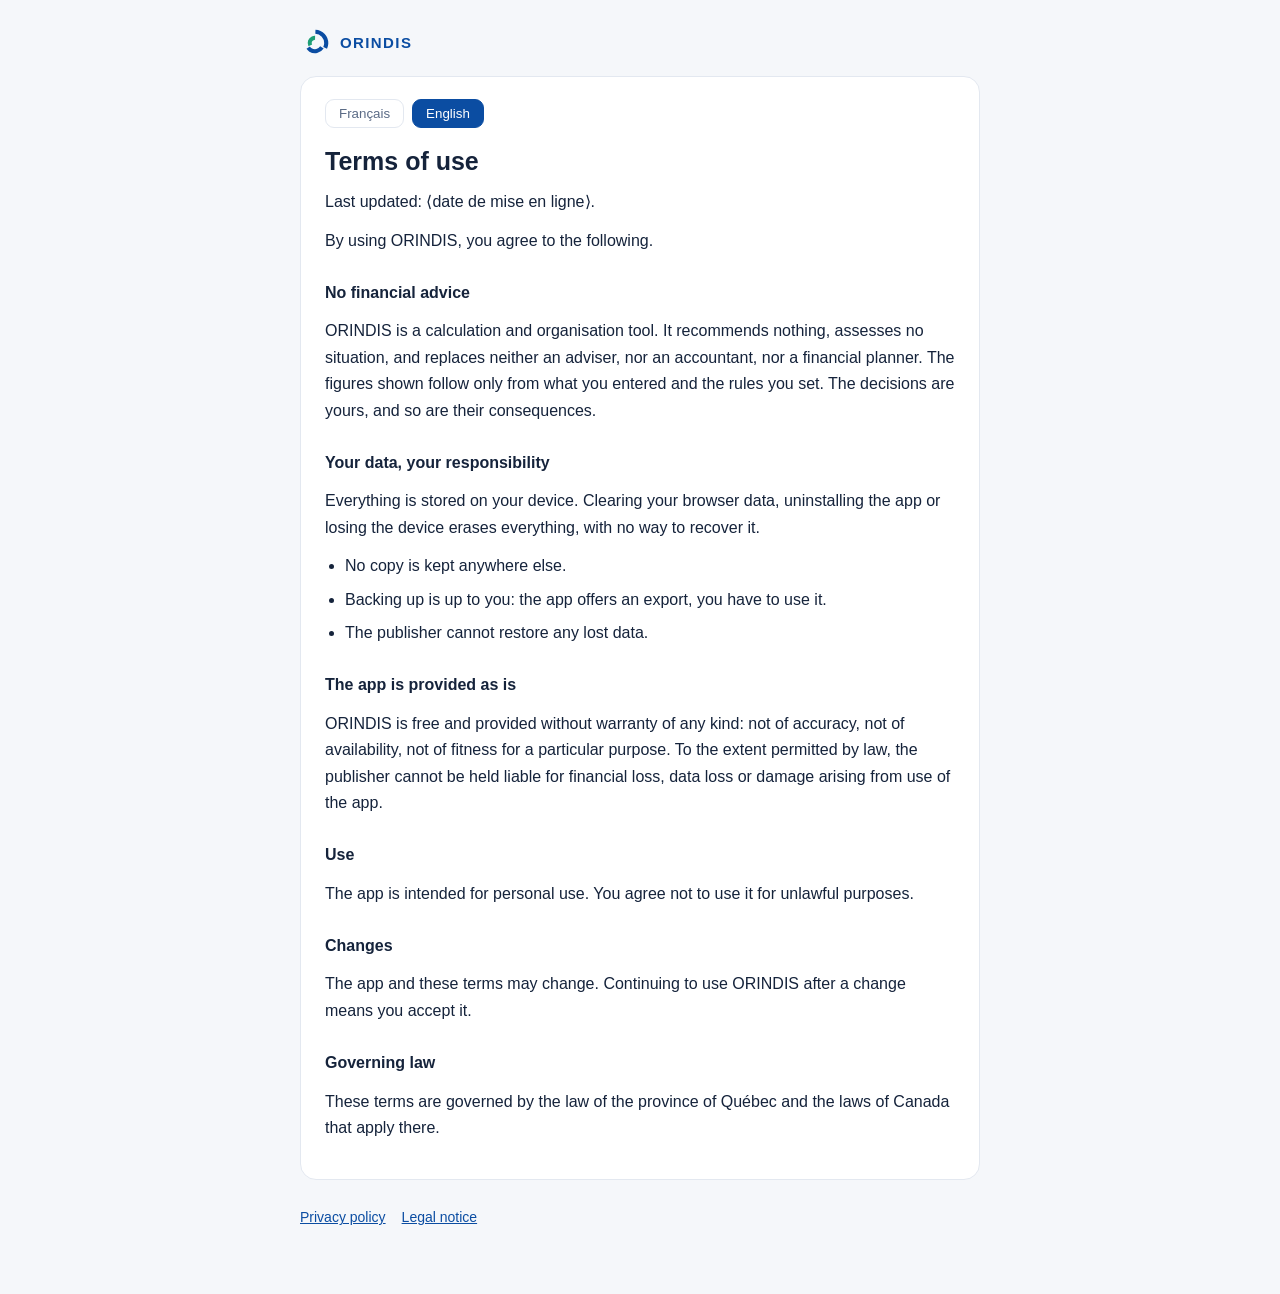
==== conditions/index.html @ 51a748d3 "Add files via upload" ====
<!doctype html>
<html lang="fr">
<head>
<meta charset="utf-8">
<meta name="viewport" content="width=device-width, initial-scale=1">
<title>Conditions d'utilisation · ORINDIS</title>
<meta name="description" content="Conditions d'utilisation — ORINDIS">
<style>
  :root{ --fond:#F5F7FA; --carte:#FFF; --txt:#15233B; --txt2:#5B6B86;
         --bord:#E3E8F0; --bleu:#0B4DA2; }
  @media (prefers-color-scheme: dark){
    :root{ --fond:#0E1726; --carte:#16213A; --txt:#E8EDF6; --txt2:#9AA8C0;
           --bord:#243352; --bleu:#6FA2F0; }
  }
  *{ box-sizing:border-box; }
  body{ margin:0; padding:28px 18px 64px; background:var(--fond);
    color:var(--txt); font:16px/1.65 -apple-system,BlinkMacSystemFont,
    "Segoe UI",Roboto,sans-serif; }
  main{ max-width:680px; margin:0 auto; }
  .marque{ display:flex; align-items:center; gap:10px; margin-bottom:18px;
    color:var(--bleu); text-decoration:none; }
  .marque span{ font-weight:700; letter-spacing:1.4px; text-transform:uppercase;
    font-size:15px; }
  .carte{ background:var(--carte); border:1px solid var(--bord);
    border-radius:16px; padding:8px 24px 26px; }
  h1{ font-size:25px; line-height:1.25; margin:18px 0 4px; }
  h2{ font-size:16px; margin:26px 0 6px; }
  p{ margin:12px 0; }
  ul{ margin:12px 0; padding-left:20px; }
  li{ margin:7px 0; }
  .lang{ display:flex; gap:8px; margin:14px 0 0; }
  .lang button{ font:600 13px inherit; color:var(--txt2); cursor:pointer;
    background:none; border:1px solid var(--bord); border-radius:9px;
    padding:6px 13px; }
  .lang button[aria-pressed="true"]{ background:var(--bleu); color:#fff;
    border-color:var(--bleu); }
  nav.autres{ margin-top:26px; font-size:14px; }
  nav.autres a{ color:var(--bleu); margin-right:16px; }
  [hidden]{ display:none; }</style>
</head>
<body>
<main>
  <a class="marque" href="../"><svg viewBox="0 0 80 80" fill="none" stroke-linecap="butt"
    stroke-width="11" width="30" height="30" aria-hidden="true">
    <circle cx="40" cy="40" r="30" stroke="currentColor"
      stroke-dasharray="59 130" transform="rotate(-88 40 40)"/>
    <circle cx="40" cy="40" r="22" stroke="currentColor"
      stroke-dasharray="43 96" transform="rotate(33 40 40)"/>
    <circle cx="40" cy="40" r="14" stroke="#1D9E75"
      stroke-dasharray="28 60" transform="rotate(154 40 40)"/>
  </svg><span>ORINDIS</span></a>
  <div class="carte">
    <div class="lang">
      <button type="button" data-set="fr" aria-pressed="true">Français</button>
      <button type="button" data-set="en" aria-pressed="false">English</button>
    </div>
    <div data-l="fr">
      <h1>Conditions d'utilisation</h1>
      <p>Dernière mise à jour : ⟨date de mise en ligne⟩.</p><p>En utilisant ORINDIS, vous acceptez ce qui suit.</p><h2>Aucun conseil financier</h2><p>ORINDIS est un outil de calcul et d'organisation. L'application ne recommande rien, n'évalue aucune situation et ne remplace ni conseiller, ni comptable, ni planificateur financier. Les chiffres affichés découlent uniquement de ce que vous avez saisi et des règles que vous avez fixées. Les décisions sont les vôtres, et leurs conséquences aussi.</p><h2>Vos données, votre responsabilité</h2><p>Tout est enregistré sur votre appareil. Vider les données du navigateur, désinstaller l'application ou perdre l'appareil efface tout, sans récupération possible.</p><ul><li>Aucune copie n'est conservée ailleurs.</li><li>La sauvegarde vous revient : l'application propose un export, à vous de le faire.</li><li>L'éditeur ne peut restaurer aucune donnée perdue.</li></ul><h2>L'application est fournie telle quelle</h2><p>ORINDIS est gratuite et fournie sans garantie d'aucune sorte : ni d'exactitude, ni de disponibilité, ni d'adéquation à un usage particulier. Dans la limite permise par la loi, l'éditeur ne peut être tenu responsable d'une perte financière, d'une perte de données ou d'un dommage résultant de l'utilisation de l'application.</p><h2>Usage</h2><p>L'application est destinée à un usage personnel. Vous vous engagez à ne pas l'utiliser à des fins illégales.</p><h2>Évolutions</h2><p>L'application et ces conditions peuvent changer. Continuer à utiliser ORINDIS après une modification vaut acceptation.</p><h2>Droit applicable</h2><p>Ces conditions sont régies par le droit de la province de Québec et les lois du Canada qui s'y appliquent.</p>
    </div>
    <div data-l="en" hidden>
      <h1>Terms of use</h1>
      <p>Last updated: ⟨date de mise en ligne⟩.</p><p>By using ORINDIS, you agree to the following.</p><h2>No financial advice</h2><p>ORINDIS is a calculation and organisation tool. It recommends nothing, assesses no situation, and replaces neither an adviser, nor an accountant, nor a financial planner. The figures shown follow only from what you entered and the rules you set. The decisions are yours, and so are their consequences.</p><h2>Your data, your responsibility</h2><p>Everything is stored on your device. Clearing your browser data, uninstalling the app or losing the device erases everything, with no way to recover it.</p><ul><li>No copy is kept anywhere else.</li><li>Backing up is up to you: the app offers an export, you have to use it.</li><li>The publisher cannot restore any lost data.</li></ul><h2>The app is provided as is</h2><p>ORINDIS is free and provided without warranty of any kind: not of accuracy, not of availability, not of fitness for a particular purpose. To the extent permitted by law, the publisher cannot be held liable for financial loss, data loss or damage arising from use of the app.</p><h2>Use</h2><p>The app is intended for personal use. You agree not to use it for unlawful purposes.</p><h2>Changes</h2><p>The app and these terms may change. Continuing to use ORINDIS after a change means you accept it.</p><h2>Governing law</h2><p>These terms are governed by the law of the province of Québec and the laws of Canada that apply there.</p>
    </div>
  </div>
  <nav class="autres">
    <div data-l="fr"><a href="../politique/">Politique de confidentialité</a><a href="../mentions/">Mentions légales</a></div>
    <div data-l="en" hidden><a href="../politique/">Privacy policy</a><a href="../mentions/">Legal notice</a></div>
  </nav>
</main>
<script>
  (function(){
    var veut = (navigator.language || 'fr').slice(0,2) === 'en' ? 'en' : 'fr';
    function poser(l){
      document.documentElement.lang = l;
      document.querySelectorAll('[data-l]').forEach(function(e){
        e.hidden = e.getAttribute('data-l') !== l;
      });
      document.querySelectorAll('.lang button').forEach(function(b){
        b.setAttribute('aria-pressed', String(b.dataset.set === l));
      });
    }
    document.querySelectorAll('.lang button').forEach(function(b){
      b.addEventListener('click', function(){ poser(b.dataset.set); });
    });
    poser(veut);
  })();</script>
</body>
</html>
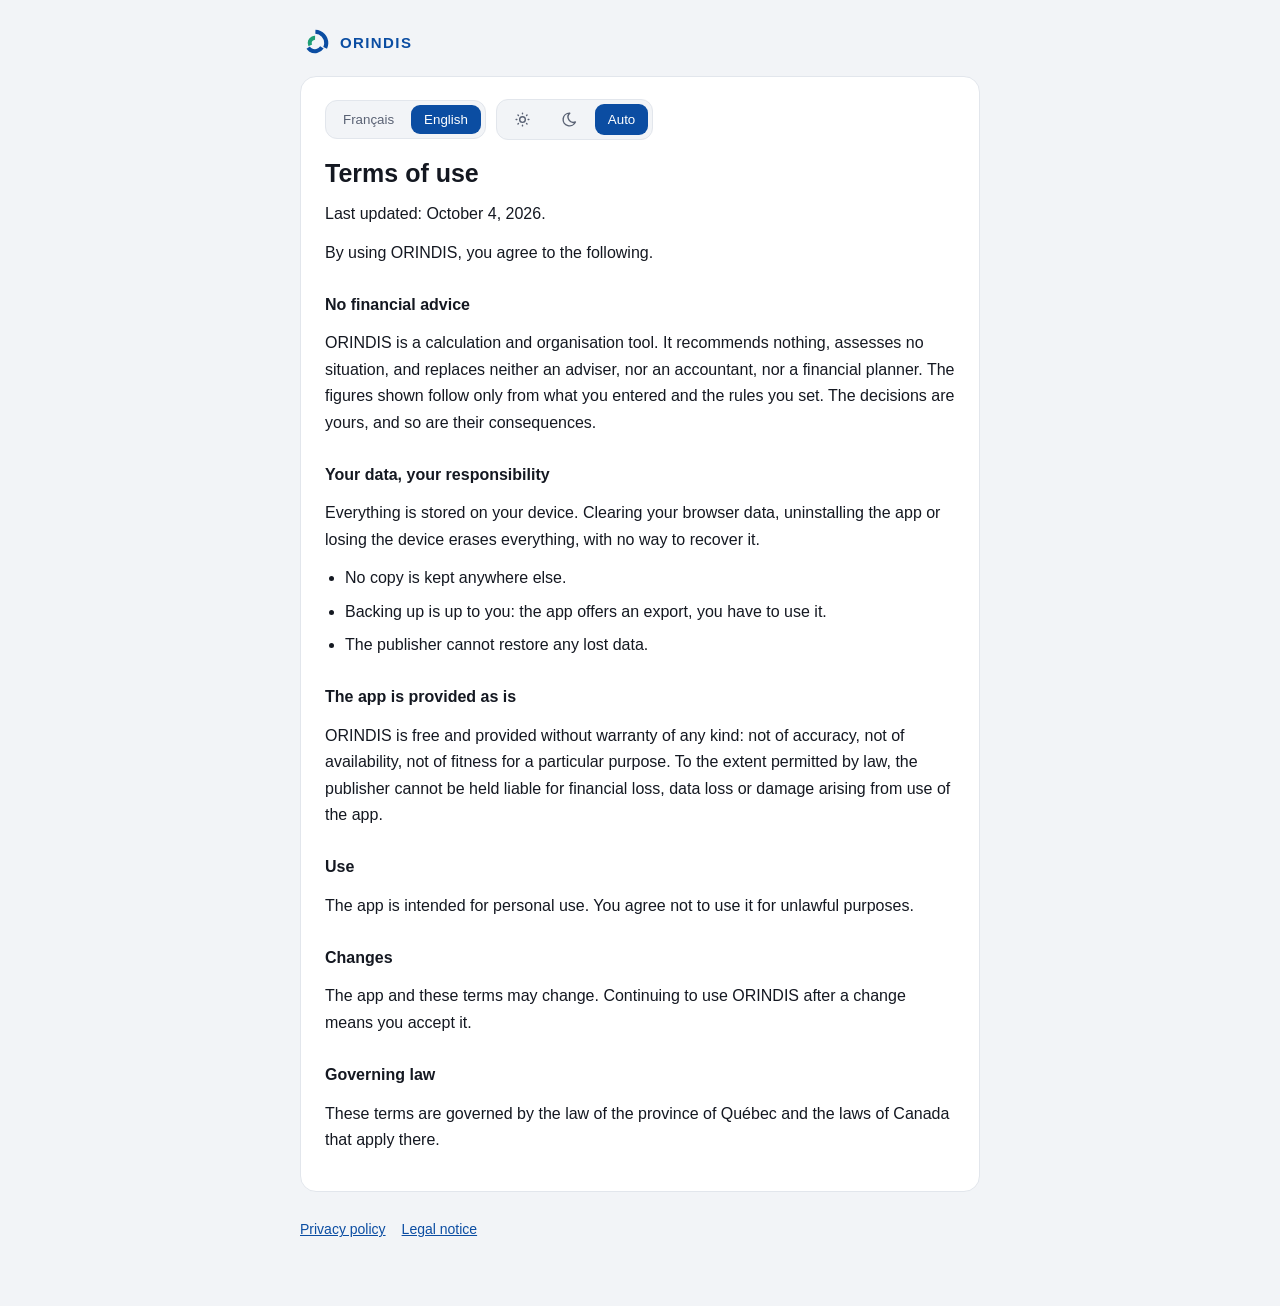
==== commit 245c5117: "Charte, theme, favicon, date" ====
--- a/conditions/index.html
+++ b/conditions/index.html
@@ -2,15 +2,26 @@
 <html lang="fr">
 <head>
 <meta charset="utf-8">
+<link rel="apple-touch-icon" href="[data-uri]">
+<link rel="icon" type="image/png" sizes="32x32" href="[data-uri]">
 <meta name="viewport" content="width=device-width, initial-scale=1">
 <title>Conditions d'utilisation · ORINDIS</title>
 <meta name="description" content="Conditions d'utilisation — ORINDIS">
 <style>
-  :root{ --fond:#F5F7FA; --carte:#FFF; --txt:#15233B; --txt2:#5B6B86;
-         --bord:#E3E8F0; --bleu:#0B4DA2; }
+  /* Les couleurs viennent de css/tokens.css, pas d'une approximation. */
+  :root{ --fond:#F2F4F7; --carte:#FFFFFF; --bord:#E2E6EC;
+         --txt:#141821; --txt2:#5A6274;
+         --bleu:#0B4DA2; --lien:#0B4DA2; --vert:#1D9E75;
+         --logo:#0B4DA2; }
+  html[data-theme="sombre"]{ --fond:#0E1420; --carte:#18202E; --bord:#2C3648;
+         --txt:#FFFFFF; --txt2:#C5CEDC;
+         --bleu:#12294A; --lien:#7FB2F0; --vert:#4AD9A4;
+         --logo:#FFFFFF; }
   @media (prefers-color-scheme: dark){
-    :root{ --fond:#0E1726; --carte:#16213A; --txt:#E8EDF6; --txt2:#9AA8C0;
-           --bord:#243352; --bleu:#6FA2F0; }
+    html:not([data-theme="clair"]){ --fond:#0E1420; --carte:#18202E;
+         --bord:#2C3648; --txt:#FFFFFF; --txt2:#C5CEDC;
+         --bleu:#12294A; --lien:#7FB2F0; --vert:#4AD9A4;
+         --logo:#FFFFFF; }
   }
   *{ box-sizing:border-box; }
   body{ margin:0; padding:28px 18px 64px; background:var(--fond);
@@ -18,7 +29,7 @@
     "Segoe UI",Roboto,sans-serif; }
   main{ max-width:680px; margin:0 auto; }
   .marque{ display:flex; align-items:center; gap:10px; margin-bottom:18px;
-    color:var(--bleu); text-decoration:none; }
+    color:var(--logo); text-decoration:none; }
   .marque span{ font-weight:700; letter-spacing:1.4px; text-transform:uppercase;
     font-size:15px; }
   .carte{ background:var(--carte); border:1px solid var(--bord);
@@ -28,14 +39,27 @@
   p{ margin:12px 0; }
   ul{ margin:12px 0; padding-left:20px; }
   li{ margin:7px 0; }
-  .lang{ display:flex; gap:8px; margin:14px 0 0; }
-  .lang button{ font:600 13px inherit; color:var(--txt2); cursor:pointer;
-    background:none; border:1px solid var(--bord); border-radius:9px;
-    padding:6px 13px; }
-  .lang button[aria-pressed="true"]{ background:var(--bleu); color:#fff;
-    border-color:var(--bleu); }
+  /* ⚠ LE SÉLECTEUR REPREND LA FORME DE CELUI DE L'APPLICATION : un étui
+     arrondi, des segments, l'actif en bleu plein — comme la bascule
+     Épargnes / Dettes. Trois boutons alignés sans étui se lisaient comme
+     trois actions séparées, pas comme un choix unique. */
+  .barre{ display:flex; gap:10px; flex-wrap:wrap; margin:14px 0 0;
+    align-items:center; }
+  .seg{ display:inline-flex; gap:4px; background:var(--fond);
+    border:1px solid var(--bord); border-radius:12px; padding:4px; }
+  .seg button{ display:inline-flex; align-items:center; gap:6px; border:none;
+    background:none; font:700 13.5px inherit; color:var(--txt2);
+    padding:7px 13px; border-radius:9px; cursor:pointer; }
+  .seg button:hover{ color:var(--txt); }
+  .seg button[aria-pressed="true"]{ background:var(--lien); color:var(--carte); }
+  .seg button svg{ display:block; }
+  /* ⚠ LES LIENS DU CORPS N'AVAIENT AUCUNE RÈGLE : ils prenaient le bleu par
+     défaut du navigateur, illisible sur fond sombre. */
+  a{ color:var(--lien); }
+  a:hover{ text-decoration-thickness:2px; }
+  .carte a{ overflow-wrap:anywhere; }
   nav.autres{ margin-top:26px; font-size:14px; }
-  nav.autres a{ color:var(--bleu); margin-right:16px; }
+  nav.autres a{ color:var(--lien); margin-right:16px; }
   [hidden]{ display:none; }</style>
 </head>
 <body>
@@ -46,21 +70,18 @@
       stroke-dasharray="59 130" transform="rotate(-88 40 40)"/>
     <circle cx="40" cy="40" r="22" stroke="currentColor"
       stroke-dasharray="43 96" transform="rotate(33 40 40)"/>
-    <circle cx="40" cy="40" r="14" stroke="#1D9E75"
+    <circle cx="40" cy="40" r="14" stroke="var(--vert)"
       stroke-dasharray="28 60" transform="rotate(154 40 40)"/>
   </svg><span>ORINDIS</span></a>
   <div class="carte">
-    <div class="lang">
-      <button type="button" data-set="fr" aria-pressed="true">Français</button>
-      <button type="button" data-set="en" aria-pressed="false">English</button>
-    </div>
+    <div class="barre"><div class="seg"><button type="button" data-set="fr" aria-pressed="true">Français</button><button type="button" data-set="en" aria-pressed="false">English</button></div><div class="seg"><button type="button" data-th="clair" aria-pressed="false" title="Clair" aria-label="Clair"><svg viewBox="0 0 24 24" fill="none" stroke="currentColor" stroke-width="2" stroke-linecap="round" width="17" height="17" aria-hidden="true"><circle cx="12" cy="12" r="4"/><path d="M3 12h1M20 12h1M12 3v1M12 20v1M5.6 5.6l.7 .7M17.7 17.7l.7 .7M5.6 18.4l.7 -.7M17.7 6.3l.7 -.7"/></svg></button><button type="button" data-th="sombre" aria-pressed="false" title="Sombre" aria-label="Sombre"><svg viewBox="0 0 24 24" fill="none" stroke="currentColor" stroke-width="2" stroke-linecap="round" stroke-linejoin="round" width="17" height="17" aria-hidden="true"><path d="M12 3c.132 0 .263 0 .393 0a7.5 7.5 0 0 0 7.92 12.446a9 9 0 1 1 -8.313 -12.454z"/></svg></button><button type="button" data-th="auto" aria-pressed="true">Auto</button></div></div>
     <div data-l="fr">
       <h1>Conditions d'utilisation</h1>
-      <p>Dernière mise à jour : ⟨date de mise en ligne⟩.</p><p>En utilisant ORINDIS, vous acceptez ce qui suit.</p><h2>Aucun conseil financier</h2><p>ORINDIS est un outil de calcul et d'organisation. L'application ne recommande rien, n'évalue aucune situation et ne remplace ni conseiller, ni comptable, ni planificateur financier. Les chiffres affichés découlent uniquement de ce que vous avez saisi et des règles que vous avez fixées. Les décisions sont les vôtres, et leurs conséquences aussi.</p><h2>Vos données, votre responsabilité</h2><p>Tout est enregistré sur votre appareil. Vider les données du navigateur, désinstaller l'application ou perdre l'appareil efface tout, sans récupération possible.</p><ul><li>Aucune copie n'est conservée ailleurs.</li><li>La sauvegarde vous revient : l'application propose un export, à vous de le faire.</li><li>L'éditeur ne peut restaurer aucune donnée perdue.</li></ul><h2>L'application est fournie telle quelle</h2><p>ORINDIS est gratuite et fournie sans garantie d'aucune sorte : ni d'exactitude, ni de disponibilité, ni d'adéquation à un usage particulier. Dans la limite permise par la loi, l'éditeur ne peut être tenu responsable d'une perte financière, d'une perte de données ou d'un dommage résultant de l'utilisation de l'application.</p><h2>Usage</h2><p>L'application est destinée à un usage personnel. Vous vous engagez à ne pas l'utiliser à des fins illégales.</p><h2>Évolutions</h2><p>L'application et ces conditions peuvent changer. Continuer à utiliser ORINDIS après une modification vaut acceptation.</p><h2>Droit applicable</h2><p>Ces conditions sont régies par le droit de la province de Québec et les lois du Canada qui s'y appliquent.</p>
+      <p>Dernière mise à jour : 4 octobre 2026.</p><p>En utilisant ORINDIS, vous acceptez ce qui suit.</p><h2>Aucun conseil financier</h2><p>ORINDIS est un outil de calcul et d'organisation. L'application ne recommande rien, n'évalue aucune situation et ne remplace ni conseiller, ni comptable, ni planificateur financier. Les chiffres affichés découlent uniquement de ce que vous avez saisi et des règles que vous avez fixées. Les décisions sont les vôtres, et leurs conséquences aussi.</p><h2>Vos données, votre responsabilité</h2><p>Tout est enregistré sur votre appareil. Vider les données du navigateur, désinstaller l'application ou perdre l'appareil efface tout, sans récupération possible.</p><ul><li>Aucune copie n'est conservée ailleurs.</li><li>La sauvegarde vous revient : l'application propose un export, à vous de le faire.</li><li>L'éditeur ne peut restaurer aucune donnée perdue.</li></ul><h2>L'application est fournie telle quelle</h2><p>ORINDIS est gratuite et fournie sans garantie d'aucune sorte : ni d'exactitude, ni de disponibilité, ni d'adéquation à un usage particulier. Dans la limite permise par la loi, l'éditeur ne peut être tenu responsable d'une perte financière, d'une perte de données ou d'un dommage résultant de l'utilisation de l'application.</p><h2>Usage</h2><p>L'application est destinée à un usage personnel. Vous vous engagez à ne pas l'utiliser à des fins illégales.</p><h2>Évolutions</h2><p>L'application et ces conditions peuvent changer. Continuer à utiliser ORINDIS après une modification vaut acceptation.</p><h2>Droit applicable</h2><p>Ces conditions sont régies par le droit de la province de Québec et les lois du Canada qui s'y appliquent.</p>
     </div>
     <div data-l="en" hidden>
       <h1>Terms of use</h1>
-      <p>Last updated: ⟨date de mise en ligne⟩.</p><p>By using ORINDIS, you agree to the following.</p><h2>No financial advice</h2><p>ORINDIS is a calculation and organisation tool. It recommends nothing, assesses no situation, and replaces neither an adviser, nor an accountant, nor a financial planner. The figures shown follow only from what you entered and the rules you set. The decisions are yours, and so are their consequences.</p><h2>Your data, your responsibility</h2><p>Everything is stored on your device. Clearing your browser data, uninstalling the app or losing the device erases everything, with no way to recover it.</p><ul><li>No copy is kept anywhere else.</li><li>Backing up is up to you: the app offers an export, you have to use it.</li><li>The publisher cannot restore any lost data.</li></ul><h2>The app is provided as is</h2><p>ORINDIS is free and provided without warranty of any kind: not of accuracy, not of availability, not of fitness for a particular purpose. To the extent permitted by law, the publisher cannot be held liable for financial loss, data loss or damage arising from use of the app.</p><h2>Use</h2><p>The app is intended for personal use. You agree not to use it for unlawful purposes.</p><h2>Changes</h2><p>The app and these terms may change. Continuing to use ORINDIS after a change means you accept it.</p><h2>Governing law</h2><p>These terms are governed by the law of the province of Québec and the laws of Canada that apply there.</p>
+      <p>Last updated: October 4, 2026.</p><p>By using ORINDIS, you agree to the following.</p><h2>No financial advice</h2><p>ORINDIS is a calculation and organisation tool. It recommends nothing, assesses no situation, and replaces neither an adviser, nor an accountant, nor a financial planner. The figures shown follow only from what you entered and the rules you set. The decisions are yours, and so are their consequences.</p><h2>Your data, your responsibility</h2><p>Everything is stored on your device. Clearing your browser data, uninstalling the app or losing the device erases everything, with no way to recover it.</p><ul><li>No copy is kept anywhere else.</li><li>Backing up is up to you: the app offers an export, you have to use it.</li><li>The publisher cannot restore any lost data.</li></ul><h2>The app is provided as is</h2><p>ORINDIS is free and provided without warranty of any kind: not of accuracy, not of availability, not of fitness for a particular purpose. To the extent permitted by law, the publisher cannot be held liable for financial loss, data loss or damage arising from use of the app.</p><h2>Use</h2><p>The app is intended for personal use. You agree not to use it for unlawful purposes.</p><h2>Changes</h2><p>The app and these terms may change. Continuing to use ORINDIS after a change means you accept it.</p><h2>Governing law</h2><p>These terms are governed by the law of the province of Québec and the laws of Canada that apply there.</p>
     </div>
   </div>
   <nav class="autres">
@@ -70,20 +91,46 @@
 </main>
 <script>
   (function(){
-    var veut = (navigator.language || 'fr').slice(0,2) === 'en' ? 'en' : 'fr';
-    function poser(l){
-      document.documentElement.lang = l;
+    /* ⚠ UNE BASCULE, PAS SEULEMENT LA TEINTE DU SYSTÈME. Un visiteur dont
+       l'appareil est en sombre ne peut pas lire en clair, et l'inverse. Le
+       choix est retenu d'une visite à l'autre ; « Auto » rend la main au
+       système.
+
+       ⚠ ET ON N'EFFACE JAMAIS LE STOCKAGE. L'application vivra un jour sur ce
+       même domaine : une page qui vide le stockage emporterait ses données.
+       On écrit UNE clé, on ne touche à rien d'autre. */
+    var CLE = 'orindis_theme_pages';
+    function lire(){ try { return localStorage.getItem(CLE); } catch(e){ return null; } }
+    function ecrire(v){ try { v ? localStorage.setItem(CLE, v)
+      : localStorage.removeItem(CLE); } catch(e){} }
+
+    var lg = (navigator.language || 'fr').slice(0,2) === 'en' ? 'en' : 'fr';
+    var theme = lire();
+
+    function poser(){
+      document.documentElement.lang = lg;
+      if (theme) document.documentElement.setAttribute('data-theme', theme);
+      else document.documentElement.removeAttribute('data-theme');
       document.querySelectorAll('[data-l]').forEach(function(e){
-        e.hidden = e.getAttribute('data-l') !== l;
+        e.hidden = e.getAttribute('data-l') !== lg;
       });
-      document.querySelectorAll('.lang button').forEach(function(b){
-        b.setAttribute('aria-pressed', String(b.dataset.set === l));
+      document.querySelectorAll('[data-set]').forEach(function(b){
+        b.setAttribute('aria-pressed', String(b.dataset.set === lg));
+      });
+      document.querySelectorAll('[data-th]').forEach(function(b){
+        b.setAttribute('aria-pressed',
+          String(b.dataset.th === (theme || 'auto')));
       });
     }
-    document.querySelectorAll('.lang button').forEach(function(b){
-      b.addEventListener('click', function(){ poser(b.dataset.set); });
+    document.addEventListener('click', function(e){
+      var l = e.target.closest('[data-set]');
+      if (l){ lg = l.dataset.set; poser(); return; }
+      var t = e.target.closest('[data-th]');
+      if (t){ theme = t.dataset.th === 'auto' ? null : t.dataset.th;
+        ecrire(theme); poser(); }
     });
-    poser(veut);
-  })();</script>
+    poser();
+  })();
+</script>
 </body>
 </html>
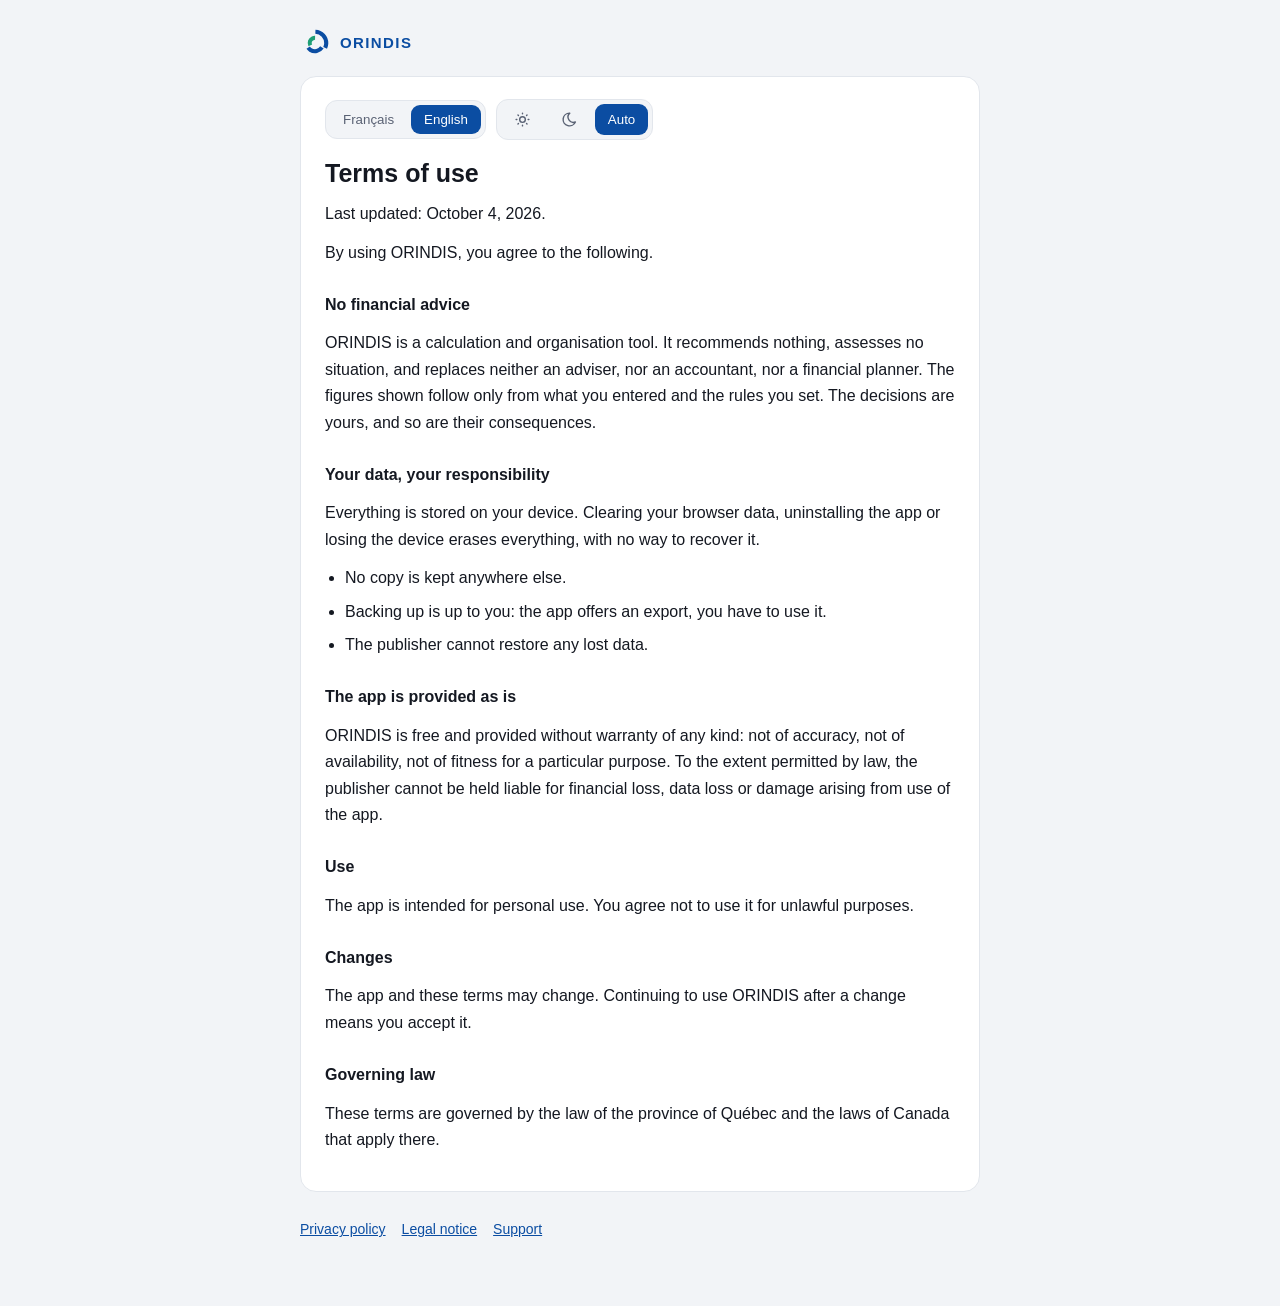
==== commit 52d5b975: "Ajout soutien" ====
--- a/conditions/index.html
+++ b/conditions/index.html
@@ -84,10 +84,7 @@
       <p>Last updated: October 4, 2026.</p><p>By using ORINDIS, you agree to the following.</p><h2>No financial advice</h2><p>ORINDIS is a calculation and organisation tool. It recommends nothing, assesses no situation, and replaces neither an adviser, nor an accountant, nor a financial planner. The figures shown follow only from what you entered and the rules you set. The decisions are yours, and so are their consequences.</p><h2>Your data, your responsibility</h2><p>Everything is stored on your device. Clearing your browser data, uninstalling the app or losing the device erases everything, with no way to recover it.</p><ul><li>No copy is kept anywhere else.</li><li>Backing up is up to you: the app offers an export, you have to use it.</li><li>The publisher cannot restore any lost data.</li></ul><h2>The app is provided as is</h2><p>ORINDIS is free and provided without warranty of any kind: not of accuracy, not of availability, not of fitness for a particular purpose. To the extent permitted by law, the publisher cannot be held liable for financial loss, data loss or damage arising from use of the app.</p><h2>Use</h2><p>The app is intended for personal use. You agree not to use it for unlawful purposes.</p><h2>Changes</h2><p>The app and these terms may change. Continuing to use ORINDIS after a change means you accept it.</p><h2>Governing law</h2><p>These terms are governed by the law of the province of Québec and the laws of Canada that apply there.</p>
     </div>
   </div>
-  <nav class="autres">
-    <div data-l="fr"><a href="../politique/">Politique de confidentialité</a><a href="../mentions/">Mentions légales</a></div>
-    <div data-l="en" hidden><a href="../politique/">Privacy policy</a><a href="../mentions/">Legal notice</a></div>
-  </nav>
+  <nav class="autres"><div data-l="fr"><a href="../politique/">Politique de confidentialité</a><a href="../mentions/">Mentions légales</a><a href="../soutien/">Soutien</a></div><div data-l="en" hidden><a href="../politique/">Privacy policy</a><a href="../mentions/">Legal notice</a><a href="../soutien/">Support</a></div></nav>
 </main>
 <script>
   (function(){
